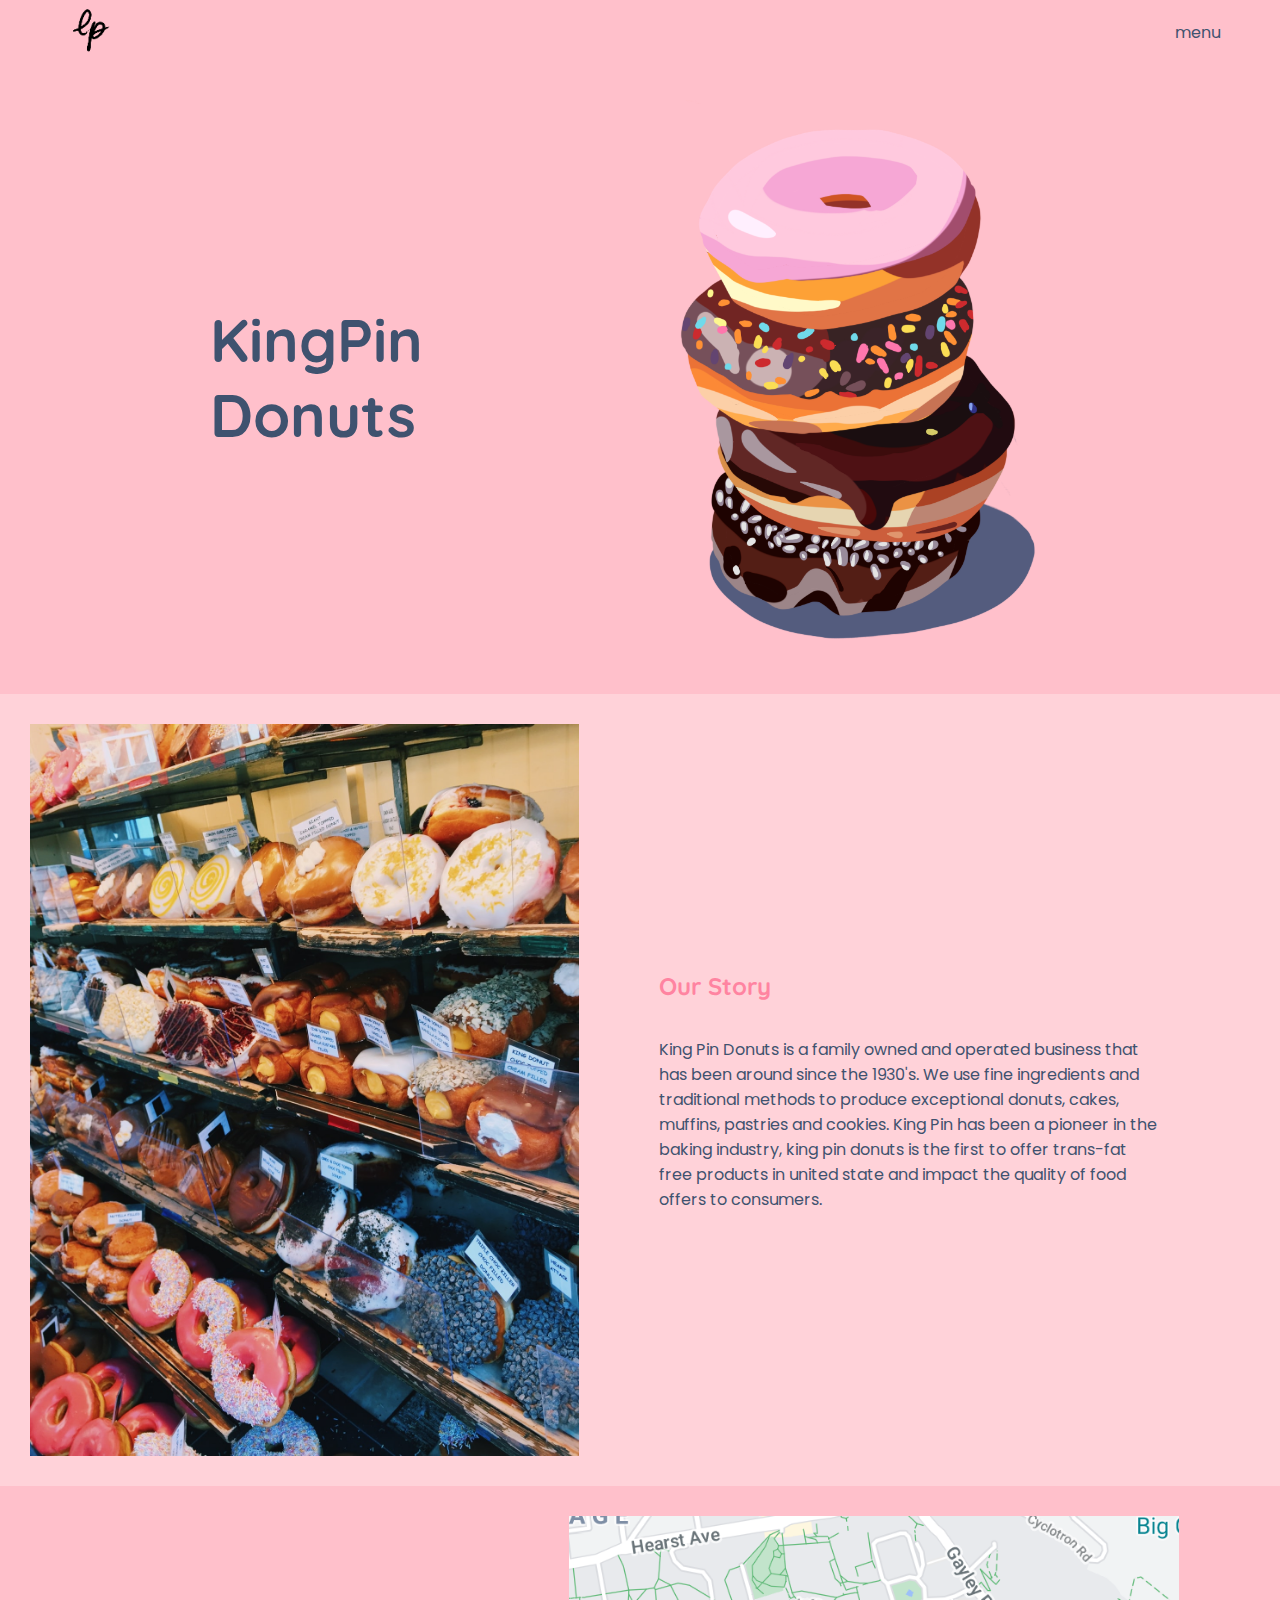
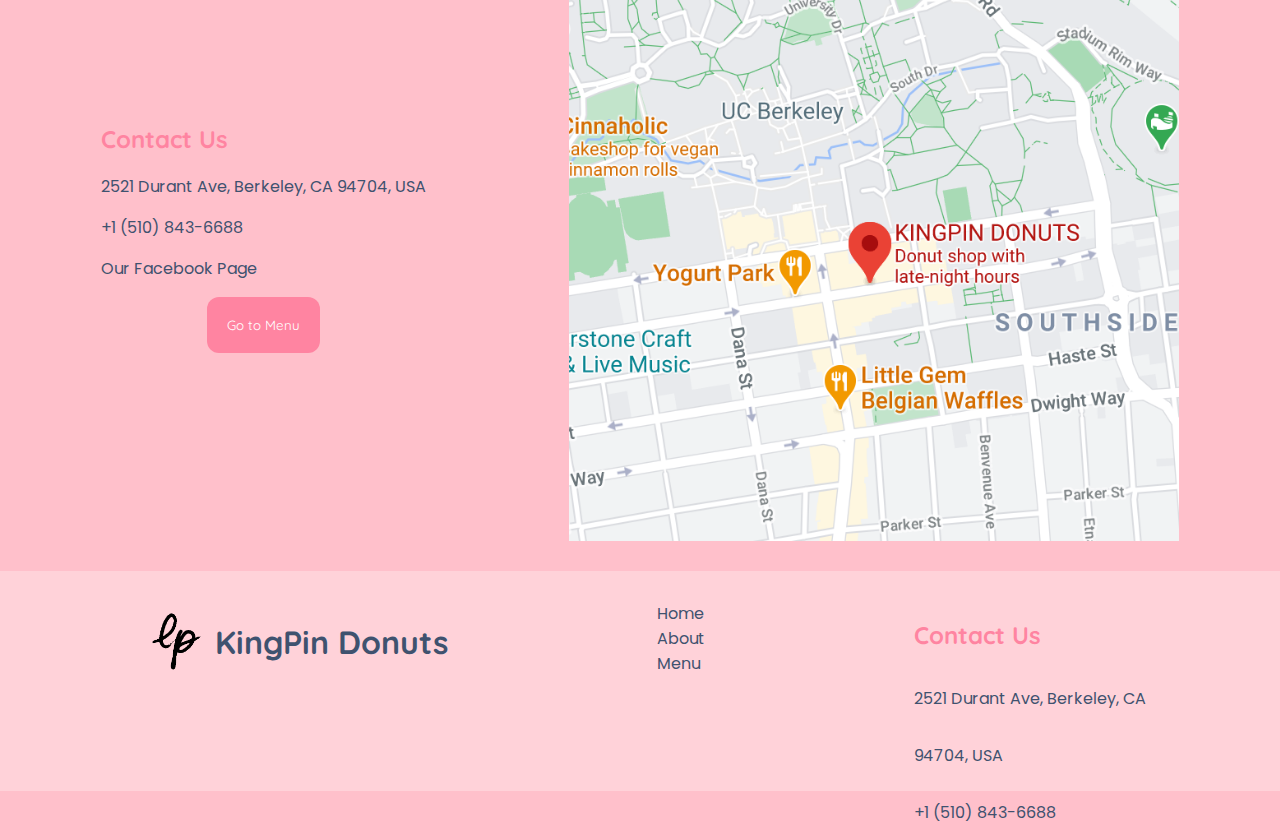
==== index.html @ 41fc138e "initial commit" ====
<html>
    <head>
        <title>KingPin Donuts</title>
        <link rel="stylesheet" href="assets/css/styles.css">
        <link rel="preconnect" href="https://fonts.gstatic.com">
        <link href="https://fonts.googleapis.com/css2?family=Poppins:ital,wght@0,400;0,500;1,400;1,600&family=Quicksand:wght@700&display=swap" rel="stylesheet">
        <link href="https://fonts.googleapis.com/css2?family=Poppins:ital,wght@0,400;0,500;1,400&family=Quicksand:wght@700&display=swap" rel="stylesheet">
    </head>

    <body>
        <div id="navbar">
            <a href="index.html">
                <img src="assets/img/logo.png" alt="" id="logo">
            </a>
            <a href="menu.html" id="nav-menu">menu</a>
        </div>

        <div id="container">

            <div id="intro-box">
                <h1 id=big-title>KingPin Donuts</h1>
                <img src="assets/img/donut.png" id="donut-vector">
            </div>

            <div id="about-us">
                <img src="assets/img/shop.jpeg" id="shop">
                <div id="story-text">
                    <h2>Our Story</h2>
                    <p>King Pin Donuts is a family owned and operated business that has been around since the 1930's. We use fine ingredients and traditional methods to produce exceptional donuts, cakes, muffins, pastries and cookies. King Pin has been a pioneer in the baking industry, king pin donuts is the first to offer  trans-fat free products  in united state and impact the quality of food offers to consumers.</p>
                </div>
            </div>

            <div id="contact">
                <div id="contact-info">
                    <div id="c-text-holder">
                        <h2>Contact Us</h2>
                        <p>2521 Durant Ave, Berkeley, CA 94704, USA</p>
                        <p>+1 (510) 843-6688</p>
                        <p>Our Facebook Page</p>    
                    </div>
                    <div id="c-button-holder">
                        <button onclick="location.href='menu.html'" type="button">Go to Menu</button>
                    </div>
                </div>
                <img src="assets/img/map.png" id="map">
            </div>
        </div>

        <div id="footer">
            <div id='f-name'>
                <a href="index.html">
                    <img src="assets/img/logo.png" style="width: 80px;">
                </a>
                <h1>KingPin Donuts</h1>
            </div>
            <div id='f-nav'>
                <a href="index.html" id='f-menu'>Home</a>
                <a href="index.html" id='f-menu'>About</a>
                <a href="menu.html" id='f-menu'>Menu</a>
            </div>
            <div id='f-contact'>
                <h2>Contact Us</h2>
                <p>2521 Durant Ave, Berkeley, CA</p>
                <p>94704, USA</p>
                <p>+1 (510) 843-6688</p>
            </div>
        </div>

    </body>
</html>
---- assets/css/styles.css ----
/* ============ General Text Styles ============ */

body {
    margin: 0;
    background-color: pink;
    color: #3F526F;
    font-family: 'Poppins', sans-serif;
}

h1 {
    font-family: 'Quicksand', sans-serif;
}

h2 {
    font-family: 'Quicksand', sans-serif;
    color: #FF84A1;
}

p {
    font-family: 'Poppins', sans-serif;
}

/* ============ Navbar Styles ============ */

#navbar {
    position: relative;
    height: 60px;
    /* background-color: aliceblue; */
}

#nav-menu, #nav-menu:active, #nav-menu:visited {
    color: #3F526F;
    position: absolute;
    top: 20px;
    right: 60px;
    text-decoration: none;
}

#logo {
    position: absolute;
    left: 60px;
    width: 60px;
}

/* ============ Body Styles ============ */

/* Intro Div */
#intro-box {
    padding: 40px;
    display: flex;
    flex-direction: row;
    justify-content: space-around;
}

#big-title {
    max-width: 100px;
    width: auto;
    font-size: 60px;
    display: flex;
    align-items: center;
}

#donut-vector {
    max-width: 35%;
    height: auto;
}

/* Story Div */

#about-us {
    display: flex;
    flex-direction: row;
    padding: 30px;
    align-items: center;
    background-color: rgb(255, 210, 217);
}

#story-text {
    display: flex;
    flex-direction: column;
    width: 500px;
    padding: 40px;
}

#shop {
    max-width: 45%;
    height: auto;
    margin-right: 40px;
}

/* Contact Div */

#contact {
    display: flex;
    flex-direction: row;
    margin: 30px;
    align-items: center;
    justify-content: space-around;
}

#map {
    max-width: 50%;
    height: auto;
}

button {
    color: white;
    background-color: #FF84A1;
    padding: 20px;
    border: none;
    font-family: 'Quicksand', sans-serif;
    cursor: pointer;
    border-radius: 12px;
}

 #c-button-holder {
    display: flex;
    justify-content: center;
}

/* ============ Footer Styles ============ */

#footer {
    height: 160px;
    padding: 30px;
    background-color: rgb(255, 210, 217);
    display: flex;
    flex-direction: row;
    justify-content: space-around;
}

#f-menu, #f-menu:active, #f-menu:visited {
    color: #3F526F;
    text-decoration: none;
}

#f-name {
    display: flex;
    flex-direction: row;
}

#f-nav {
    display: flex;
    flex-direction: column;
}

#f-contact {
    display: flex;
    flex-direction: column;
    align-items: flex-start;
}
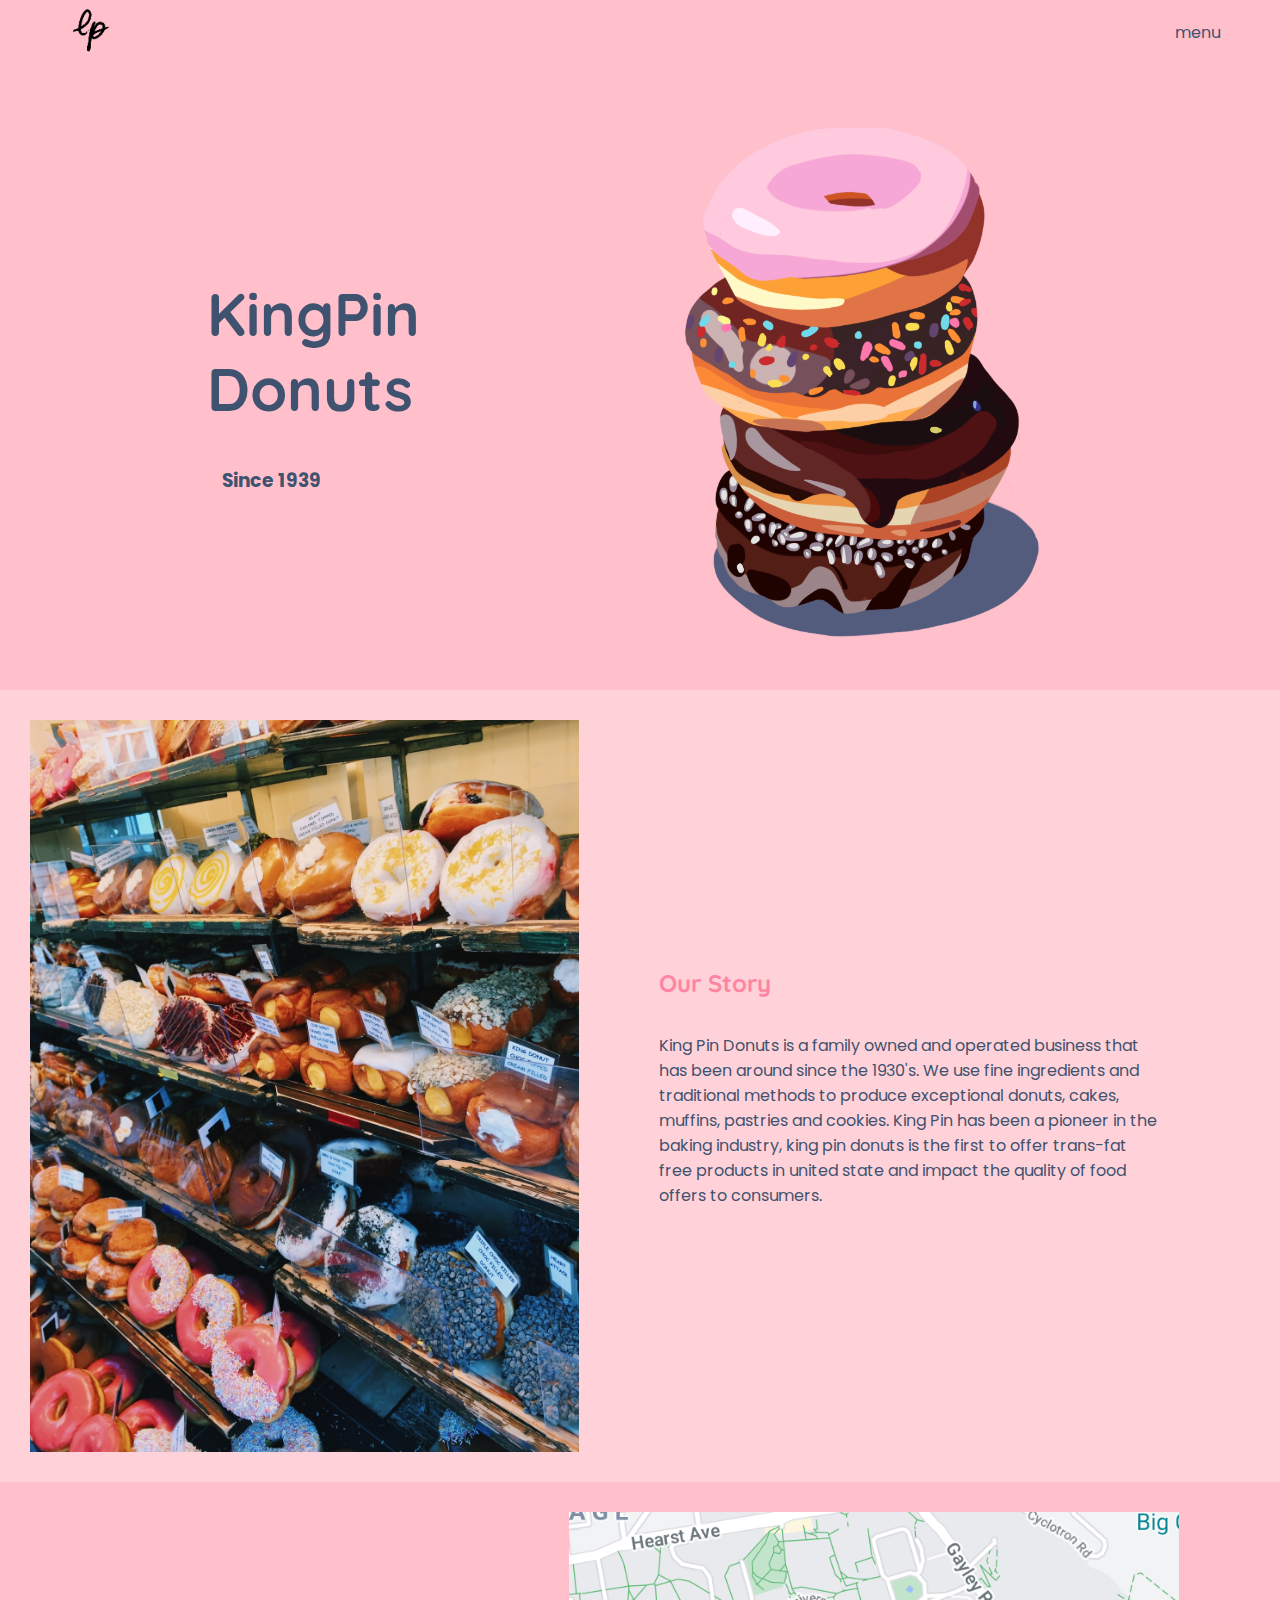
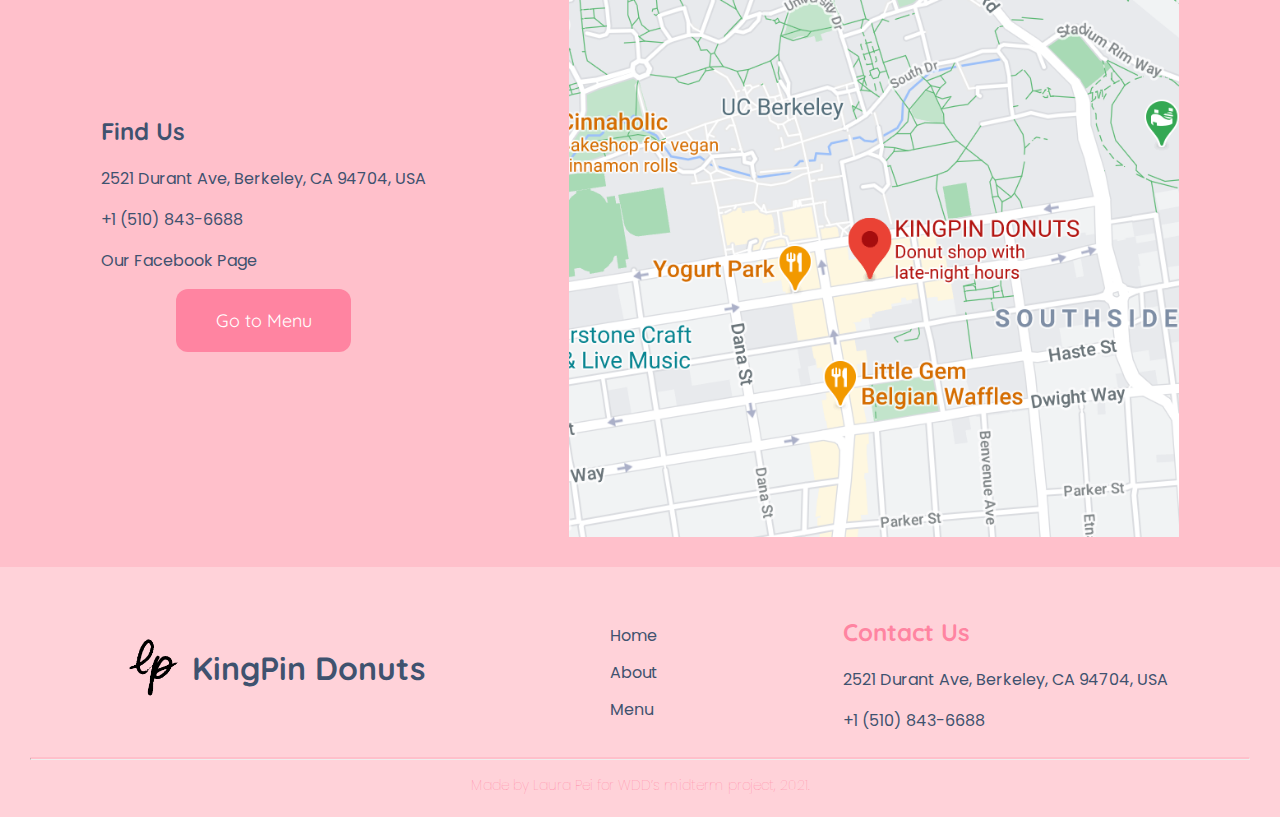
==== commit 5cce148b: "hifidelity commit" ====
--- a/index.html
+++ b/index.html
@@ -18,7 +18,10 @@
         <div id="container">
 
             <div id="intro-box">
-                <h1 id=big-title>KingPin Donuts</h1>
+                <div>
+                    <h1 id=big-title>KingPin Donuts</h1>
+                    <h3 style="margin-left: 15px;">Since 1939</h3>
+                </div>
                 <img src="assets/img/donut.png" id="donut-vector">
             </div>
 
@@ -33,7 +36,7 @@
             <div id="contact">
                 <div id="contact-info">
                     <div id="c-text-holder">
-                        <h2>Contact Us</h2>
+                        <h2 style="color: #3F526F;">Find Us</h2>
                         <p>2521 Durant Ave, Berkeley, CA 94704, USA</p>
                         <p>+1 (510) 843-6688</p>
                         <p>Our Facebook Page</p>    
@@ -47,24 +50,27 @@
         </div>
 
         <div id="footer">
-            <div id='f-name'>
-                <a href="index.html">
-                    <img src="assets/img/logo.png" style="width: 80px;">
-                </a>
-                <h1>KingPin Donuts</h1>
+            <div id="footer-main">
+                <div id='f-name'>
+                    <a href="index.html">
+                        <img src="assets/img/logo.png" style="width: 80px;">
+                    </a>
+                    <h1>KingPin Donuts</h1>
+                </div>
+                <div id='f-nav'>
+                    <a href="index.html" id='f-menu'>Home</a>
+                    <a href="index.html" id='f-menu'>About</a>
+                    <a href="menu.html" id='f-menu'>Menu</a>
+                </div>
+                <div id='f-contact'>
+                    <h2>Contact Us</h2>
+                    2521 Durant Ave, Berkeley, CA
+                    94704, USA
+                    <p>+1 (510) 843-6688</p>
+                </div>
             </div>
-            <div id='f-nav'>
-                <a href="index.html" id='f-menu'>Home</a>
-                <a href="index.html" id='f-menu'>About</a>
-                <a href="menu.html" id='f-menu'>Menu</a>
-            </div>
-            <div id='f-contact'>
-                <h2>Contact Us</h2>
-                <p>2521 Durant Ave, Berkeley, CA</p>
-                <p>94704, USA</p>
-                <p>+1 (510) 843-6688</p>
-            </div>
+            <hr>
+            <h3 id="f-credit">Made by Laura Pei for WDD’s midterm project, 2021.</h3>
         </div>
-
     </body>
 </html>--- a/assets/css/styles.css
+++ b/assets/css/styles.css
@@ -47,9 +47,11 @@
 /* Intro Div */
 #intro-box {
     padding: 40px;
+    height: 550px;
     display: flex;
     flex-direction: row;
     justify-content: space-around;
+    align-items: center;
 }
 
 #big-title {
@@ -108,6 +110,8 @@
     background-color: #FF84A1;
     padding: 20px;
     border: none;
+    font-size: 18px;
+    width: 175px;
     font-family: 'Quicksand', sans-serif;
     cursor: pointer;
     border-radius: 12px;
@@ -121,9 +125,12 @@
 /* ============ Footer Styles ============ */
 
 #footer {
-    height: 160px;
+    height: 190px;
     padding: 30px;
     background-color: rgb(255, 210, 217);
+}
+
+#footer-main {
     display: flex;
     flex-direction: row;
     justify-content: space-around;
@@ -135,17 +142,33 @@
 }
 
 #f-name {
+    margin-top: 30px;
     display: flex;
     flex-direction: row;
 }
 
 #f-nav {
+    margin: 20px;
     display: flex;
     flex-direction: column;
+    justify-content: space-around;
 }
 
 #f-contact {
     display: flex;
     flex-direction: column;
     align-items: flex-start;
+}
+
+hr {
+    border-top: 2px solid pink;
+    border-radius: 5px;  
+}
+
+#f-credit {
+    margin: 15px;
+    font-size: 14px;
+    font-weight: lighter;
+    color: #FF84A1;
+    text-align: center;
 }